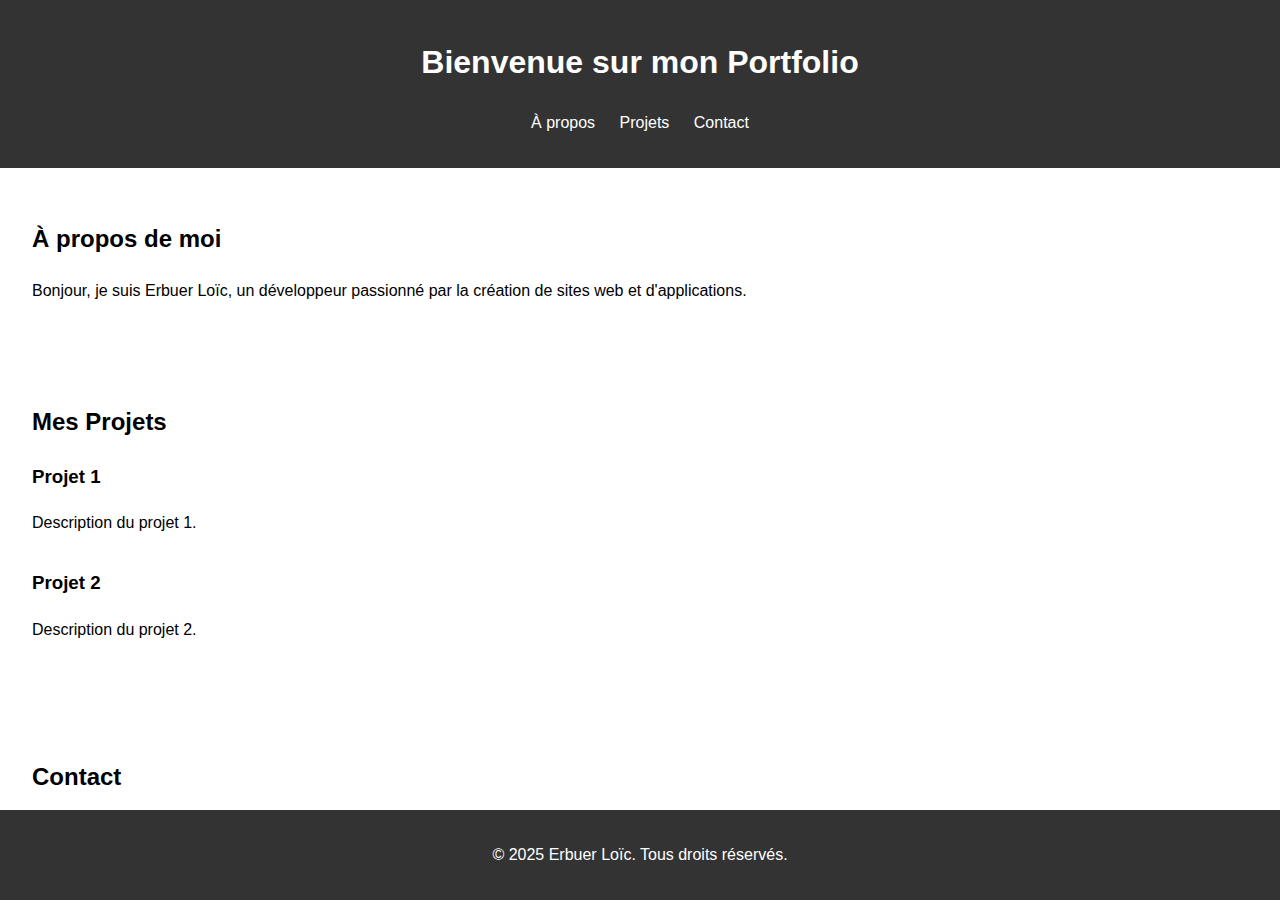
==== index.html @ 0c2366ee "Site de base" ====
<!DOCTYPE html>
<html lang="fr">
<head>
    <meta charset="UTF-8">
    <meta name="viewport" content="width=device-width, initial-scale=1.0">
    <title>Mon Portfolio</title>
    <link rel="stylesheet" href="styles.css">
</head>
<body>
    <header>
        <h1>Bienvenue sur mon Portfolio</h1>
        <nav>
            <ul>
                <li><a href="#about">À propos</a></li>
                <li><a href="#projects">Projets</a></li>
                <li><a href="#contact">Contact</a></li>
            </ul>
        </nav>
    </header>

    <section id="about">
        <h2>À propos de moi</h2>
        <p>Bonjour, je suis Erbuer Loïc, un développeur passionné par la création de sites web et d'applications.</p>
    </section>

    <section id="projects">
        <h2>Mes Projets</h2>
        <div class="project">
            <h3>Projet 1</h3>
            <p>Description du projet 1.</p>
        </div>
        <div class="project">
            <h3>Projet 2</h3>
            <p>Description du projet 2.</p>
        </div>
    </section>

    <section id="contact">
        <h2>Contact</h2>
        <form id="contact-form">
            <label for="name">Nom:</label>
            <input type="text" id="name" name="name" required>
            <label for="email">Email:</label>
            <input type="email" id="email" name="email" required>
            <label for="message">Message:</label>
            <textarea id="message" name="message" required></textarea>
            <button type="submit">Envoyer</button>
        </form>
    </section>

    <footer>
        <p>&copy; 2025 Erbuer Loïc. Tous droits réservés.</p>
    </footer>

    <script src="script.js"></script>
</body>
</html>
---- styles.css ----
body {
    font-family: Arial, sans-serif;
    margin: 0;
    padding: 0;
    line-height: 1.6;
}

header {
    background: #333;
    color: #fff;
    padding: 1rem 0;
    text-align: center;
}

nav ul {
    list-style: none;
    padding: 0;
}

nav ul li {
    display: inline;
    margin: 0 10px;
}

nav ul li a {
    color: #fff;
    text-decoration: none;
}

section {
    padding: 2rem;
}

#projects .project {
    margin-bottom: 2rem;
}

footer {
    background: #333;
    color: #fff;
    text-align: center;
    padding: 1rem 0;
    position: fixed;
    width: 100%;
    bottom: 0;
}
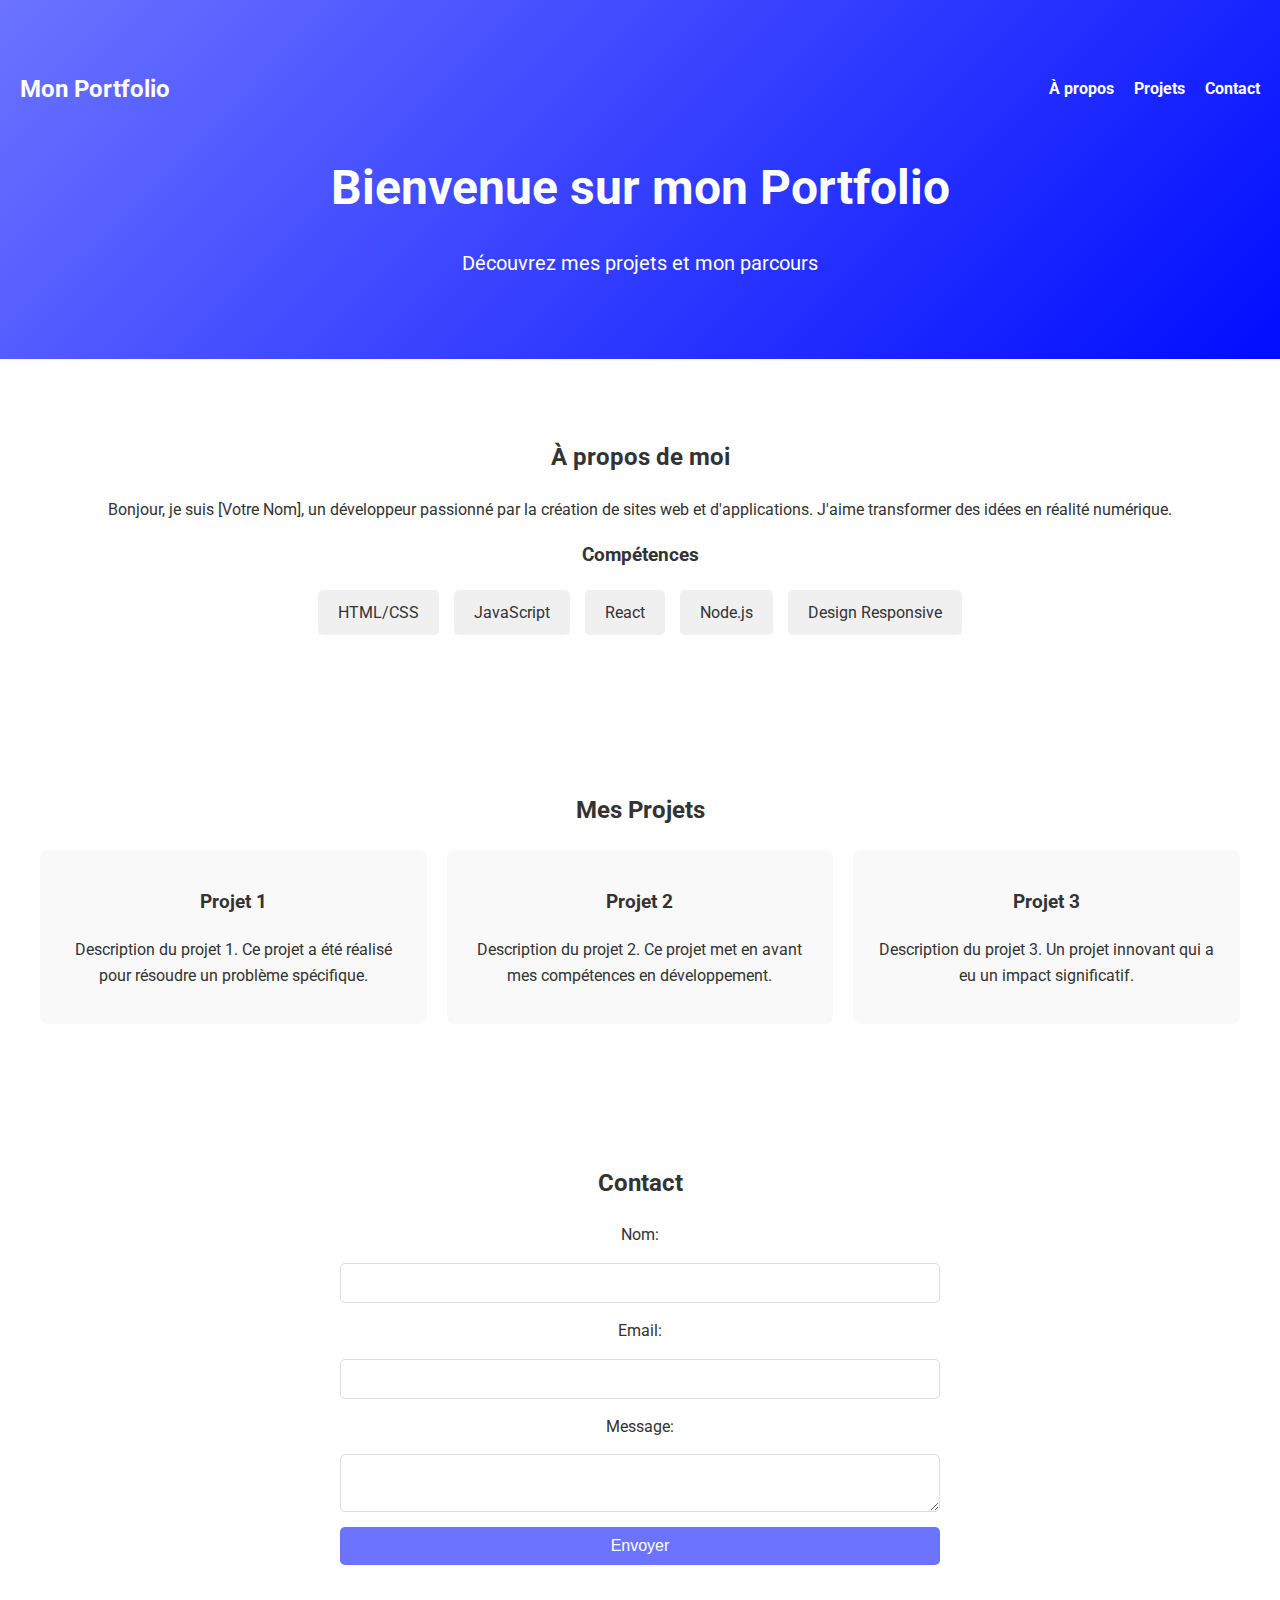
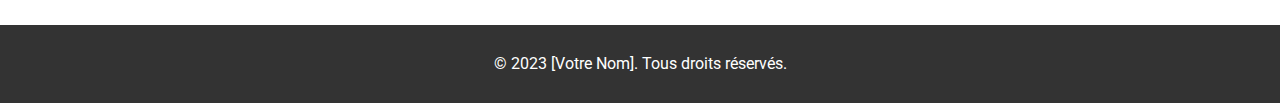
==== commit 59474c7f: "re" ====
--- a/index.html
+++ b/index.html
@@ -5,33 +5,61 @@
     <meta name="viewport" content="width=device-width, initial-scale=1.0">
     <title>Mon Portfolio</title>
     <link rel="stylesheet" href="styles.css">
+    <link href="https://fonts.googleapis.com/css2?family=Roboto:wght@400;700&display=swap" rel="stylesheet">
 </head>
 <body>
+    <script type="text/javascript" src="https://cdn.emailjs.com/dist/email.min.js"></script>
+<script type="text/javascript">
+    (function(){
+        emailjs.init("85w_pszc5kd8nggAS"); // Remplacez par votre User ID d'EmailJS
+    })();
+</script>
+
     <header>
-        <h1>Bienvenue sur mon Portfolio</h1>
         <nav>
-            <ul>
+            <div class="logo">Mon Portfolio</div>
+            <ul class="nav-links">
                 <li><a href="#about">À propos</a></li>
                 <li><a href="#projects">Projets</a></li>
                 <li><a href="#contact">Contact</a></li>
             </ul>
         </nav>
+        <div class="header-content">
+            <h1>Bienvenue sur mon Portfolio</h1>
+            <p>Découvrez mes projets et mon parcours</p>
+        </div>
     </header>
 
     <section id="about">
         <h2>À propos de moi</h2>
-        <p>Bonjour, je suis Erbuer Loïc, un développeur passionné par la création de sites web et d'applications.</p>
+        <p>Bonjour, je suis [Votre Nom], un développeur passionné par la création de sites web et d'applications. J'aime transformer des idées en réalité numérique.</p>
+        <div class="skills">
+            <h3>Compétences</h3>
+            <ul>
+                <li>HTML/CSS</li>
+                <li>JavaScript</li>
+                <li>React</li>
+                <li>Node.js</li>
+                <li>Design Responsive</li>
+            </ul>
+        </div>
     </section>
 
     <section id="projects">
         <h2>Mes Projets</h2>
-        <div class="project">
-            <h3>Projet 1</h3>
-            <p>Description du projet 1.</p>
-        </div>
-        <div class="project">
-            <h3>Projet 2</h3>
-            <p>Description du projet 2.</p>
+        <div class="project-grid">
+            <div class="project">
+                <h3>Projet 1</h3>
+                <p>Description du projet 1. Ce projet a été réalisé pour résoudre un problème spécifique.</p>
+            </div>
+            <div class="project">
+                <h3>Projet 2</h3>
+                <p>Description du projet 2. Ce projet met en avant mes compétences en développement.</p>
+            </div>
+            <div class="project">
+                <h3>Projet 3</h3>
+                <p>Description du projet 3. Un projet innovant qui a eu un impact significatif.</p>
+            </div>
         </div>
     </section>
 
@@ -49,7 +77,7 @@
     </section>
 
     <footer>
-        <p>&copy; 2025 Erbuer Loïc. Tous droits réservés.</p>
+        <p>&copy; 2023 [Votre Nom]. Tous droits réservés.</p>
     </footer>
 
     <script src="script.js"></script>
--- a/styles.css
+++ b/styles.css
@@ -1,46 +1,141 @@
 body {
-    font-family: Arial, sans-serif;
+    font-family: 'Roboto', sans-serif;
     margin: 0;
     padding: 0;
     line-height: 1.6;
+    color: #333;
 }
 
 header {
-    background: #333;
+    background: linear-gradient(135deg, #6B73FF 0%, #000DFF 100%);
     color: #fff;
-    padding: 1rem 0;
+    padding: 60px 20px;
     text-align: center;
 }
 
-nav ul {
-    list-style: none;
-    padding: 0;
+nav {
+    display: flex;
+    justify-content: space-between;
+    align-items: center;
+    margin-bottom: 20px;
 }
 
-nav ul li {
-    display: inline;
-    margin: 0 10px;
+.logo {
+    font-size: 24px;
+    font-weight: bold;
 }
 
-nav ul li a {
+.nav-links {
+    list-style: none;
+    display: flex;
+    gap: 20px;
+}
+
+.nav-links li a {
     color: #fff;
     text-decoration: none;
+    font-weight: bold;
+    transition: color 0.3s;
+}
+
+.nav-links li a:hover {
+    color: #ffdc6b;
+}
+
+.header-content h1 {
+    font-size: 3rem;
+    margin-bottom: 10px;
+}
+
+.header-content p {
+    font-size: 1.25rem;
 }
 
 section {
-    padding: 2rem;
+    padding: 60px 20px;
+    max-width: 1200px;
+    margin: auto;
 }
 
-#projects .project {
-    margin-bottom: 2rem;
+#about {
+    text-align: center;
+}
+
+.skills ul {
+    list-style: none;
+    padding: 0;
+    display: flex;
+    justify-content: center;
+    gap: 15px;
+    flex-wrap: wrap;
+}
+
+.skills ul li {
+    background: #f0f0f0;
+    padding: 10px 20px;
+    border-radius: 5px;
+}
+
+#projects {
+    text-align: center;
+}
+
+.project-grid {
+    display: grid;
+    grid-template-columns: repeat(auto-fit, minmax(300px, 1fr));
+    gap: 20px;
+    margin-top: 20px;
+}
+
+.project {
+    background: #f9f9f9;
+    padding: 20px;
+    border-radius: 8px;
+    transition: transform 0.3s;
+}
+
+.project:hover {
+    transform: translateY(-10px);
+}
+
+#contact {
+    text-align: center;
+}
+
+#contact-form {
+    display: flex;
+    flex-direction: column;
+    gap: 15px;
+    max-width: 600px;
+    margin: auto;
+}
+
+#contact-form input,
+#contact-form textarea {
+    padding: 10px;
+    border: 1px solid #ddd;
+    border-radius: 5px;
+    font-size: 1rem;
+}
+
+#contact-form button {
+    padding: 10px 20px;
+    border: none;
+    border-radius: 5px;
+    background: #6B73FF;
+    color: #fff;
+    font-size: 1rem;
+    cursor: pointer;
+    transition: background 0.3s;
+}
+
+#contact-form button:hover {
+    background: #000DFF;
 }
 
 footer {
     background: #333;
     color: #fff;
     text-align: center;
-    padding: 1rem 0;
-    position: fixed;
-    width: 100%;
-    bottom: 0;
+    padding: 10px 20px;
 }
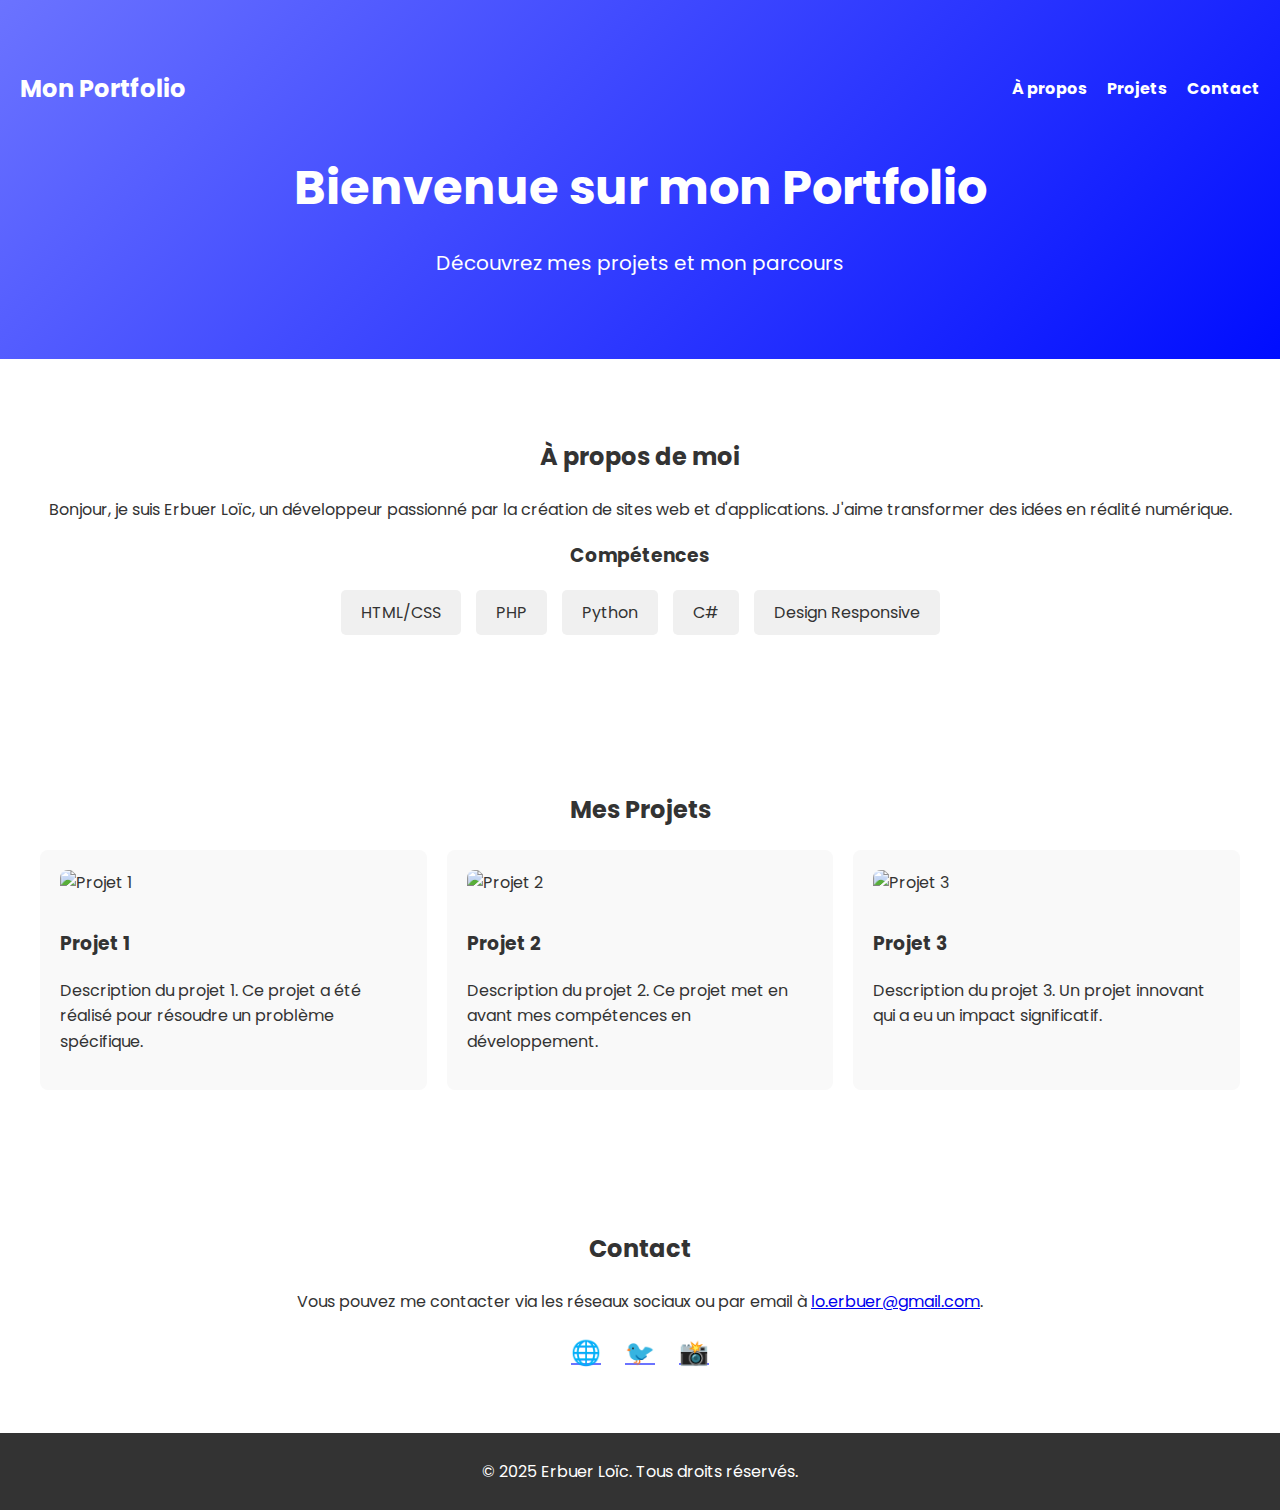
==== commit ac71ef93: "Modification" ====
--- a/index.html
+++ b/index.html
@@ -5,16 +5,9 @@
     <meta name="viewport" content="width=device-width, initial-scale=1.0">
     <title>Mon Portfolio</title>
     <link rel="stylesheet" href="styles.css">
-    <link href="https://fonts.googleapis.com/css2?family=Roboto:wght@400;700&display=swap" rel="stylesheet">
+    <link href="https://fonts.googleapis.com/css2?family=Poppins:wght@400;700&display=swap" rel="stylesheet">
 </head>
 <body>
-    <script type="text/javascript" src="https://cdn.emailjs.com/dist/email.min.js"></script>
-<script type="text/javascript">
-    (function(){
-        emailjs.init("85w_pszc5kd8nggAS"); // Remplacez par votre User ID d'EmailJS
-    })();
-</script>
-
     <header>
         <nav>
             <div class="logo">Mon Portfolio</div>
@@ -32,14 +25,14 @@
 
     <section id="about">
         <h2>À propos de moi</h2>
-        <p>Bonjour, je suis [Votre Nom], un développeur passionné par la création de sites web et d'applications. J'aime transformer des idées en réalité numérique.</p>
+        <p>Bonjour, je suis Erbuer Loïc, un développeur passionné par la création de sites web et d'applications. J'aime transformer des idées en réalité numérique.</p>
         <div class="skills">
             <h3>Compétences</h3>
             <ul>
                 <li>HTML/CSS</li>
-                <li>JavaScript</li>
-                <li>React</li>
-                <li>Node.js</li>
+                <li>PHP</li>
+                <li>Python</li>
+                <li>C#</li>
                 <li>Design Responsive</li>
             </ul>
         </div>
@@ -48,15 +41,18 @@
     <section id="projects">
         <h2>Mes Projets</h2>
         <div class="project-grid">
-            <div class="project">
+            <div class="project" data-modal-id="project1">
+                <img src="project1.jpg" alt="Projet 1">
                 <h3>Projet 1</h3>
                 <p>Description du projet 1. Ce projet a été réalisé pour résoudre un problème spécifique.</p>
             </div>
-            <div class="project">
+            <div class="project" data-modal-id="project2">
+                <img src="project2.jpg" alt="Projet 2">
                 <h3>Projet 2</h3>
                 <p>Description du projet 2. Ce projet met en avant mes compétences en développement.</p>
             </div>
-            <div class="project">
+            <div class="project" data-modal-id="project3">
+                <img src="project3.jpg" alt="Projet 3">
                 <h3>Projet 3</h3>
                 <p>Description du projet 3. Un projet innovant qui a eu un impact significatif.</p>
             </div>
@@ -65,20 +61,27 @@
 
     <section id="contact">
         <h2>Contact</h2>
-        <form id="contact-form">
-            <label for="name">Nom:</label>
-            <input type="text" id="name" name="name" required>
-            <label for="email">Email:</label>
-            <input type="email" id="email" name="email" required>
-            <label for="message">Message:</label>
-            <textarea id="message" name="message" required></textarea>
-            <button type="submit">Envoyer</button>
-        </form>
+        <p>Vous pouvez me contacter via les réseaux sociaux ou par email à <a href="mailto:lo.erbuer@gmail.com">lo.erbuer@gmail.com</a>.</p>
+        <div class="social-media">
+            <a href="www.linkedin.com/in/loïc-erbuer-82009a343" class="social-icon">🌐</a>
+            <a href="#" class="social-icon">🐦</a>
+            <a href="#" class="social-icon">📸</a>
+        </div>
     </section>
 
     <footer>
-        <p>&copy; 2023 [Votre Nom]. Tous droits réservés.</p>
+        <p>&copy; 2025 Erbuer Loïc. Tous droits réservés.</p>
     </footer>
+
+    <!-- Modal Structure -->
+    <div id="projectModal" class="modal">
+        <div class="modal-content">
+            <span class="close">&times;</span>
+            <h3 id="modalTitle"></h3>
+            <img id="modalImage" src="" alt="Project Image">
+            <p id="modalDescription"></p>
+        </div>
+    </div>
 
     <script src="script.js"></script>
 </body>
--- a/styles.css
+++ b/styles.css
@@ -1,5 +1,5 @@
 body {
-    font-family: 'Roboto', sans-serif;
+    font-family: 'Poppins', sans-serif;
     margin: 0;
     padding: 0;
     line-height: 1.6;
@@ -11,6 +11,7 @@
     color: #fff;
     padding: 60px 20px;
     text-align: center;
+    position: relative;
 }
 
 nav {
@@ -92,6 +93,14 @@
     padding: 20px;
     border-radius: 8px;
     transition: transform 0.3s;
+    text-align: left;
+    cursor: pointer;
+}
+
+.project img {
+    max-width: 100%;
+    border-radius: 8px;
+    margin-bottom: 15px;
 }
 
 .project:hover {
@@ -102,35 +111,19 @@
     text-align: center;
 }
 
-#contact-form {
-    display: flex;
-    flex-direction: column;
-    gap: 15px;
-    max-width: 600px;
-    margin: auto;
+.social-media {
+    margin-top: 20px;
 }
 
-#contact-form input,
-#contact-form textarea {
-    padding: 10px;
-    border: 1px solid #ddd;
-    border-radius: 5px;
-    font-size: 1rem;
+.social-icon {
+    font-size: 1.5rem;
+    margin: 0 10px;
+    color: #6B73FF;
+    transition: color 0.3s;
 }
 
-#contact-form button {
-    padding: 10px 20px;
-    border: none;
-    border-radius: 5px;
-    background: #6B73FF;
-    color: #fff;
-    font-size: 1rem;
-    cursor: pointer;
-    transition: background 0.3s;
-}
-
-#contact-form button:hover {
-    background: #000DFF;
+.social-icon:hover {
+    color: #000DFF;
 }
 
 footer {
@@ -139,3 +132,44 @@
     text-align: center;
     padding: 10px 20px;
 }
+
+/* Modal Styles */
+.modal {
+    display: none;
+    position: fixed;
+    z-index: 1;
+    left: 0;
+    top: 0;
+    width: 100%;
+    height: 100%;
+    overflow: auto;
+    background-color: rgba(0, 0, 0, 0.7);
+    justify-content: center;
+    align-items: center;
+}
+
+.modal-content {
+    background-color: #fff;
+    margin: auto;
+    padding: 20px;
+    border-radius: 8px;
+    width: 80%;
+    max-width: 600px;
+    text-align: center;
+    position: relative;
+}
+
+.close {
+    color: #aaa;
+    float: right;
+    font-size: 28px;
+    font-weight: bold;
+    cursor: pointer;
+}
+
+.close:hover,
+.close:focus {
+    color: black;
+    text-decoration: none;
+    cursor: pointer;
+}
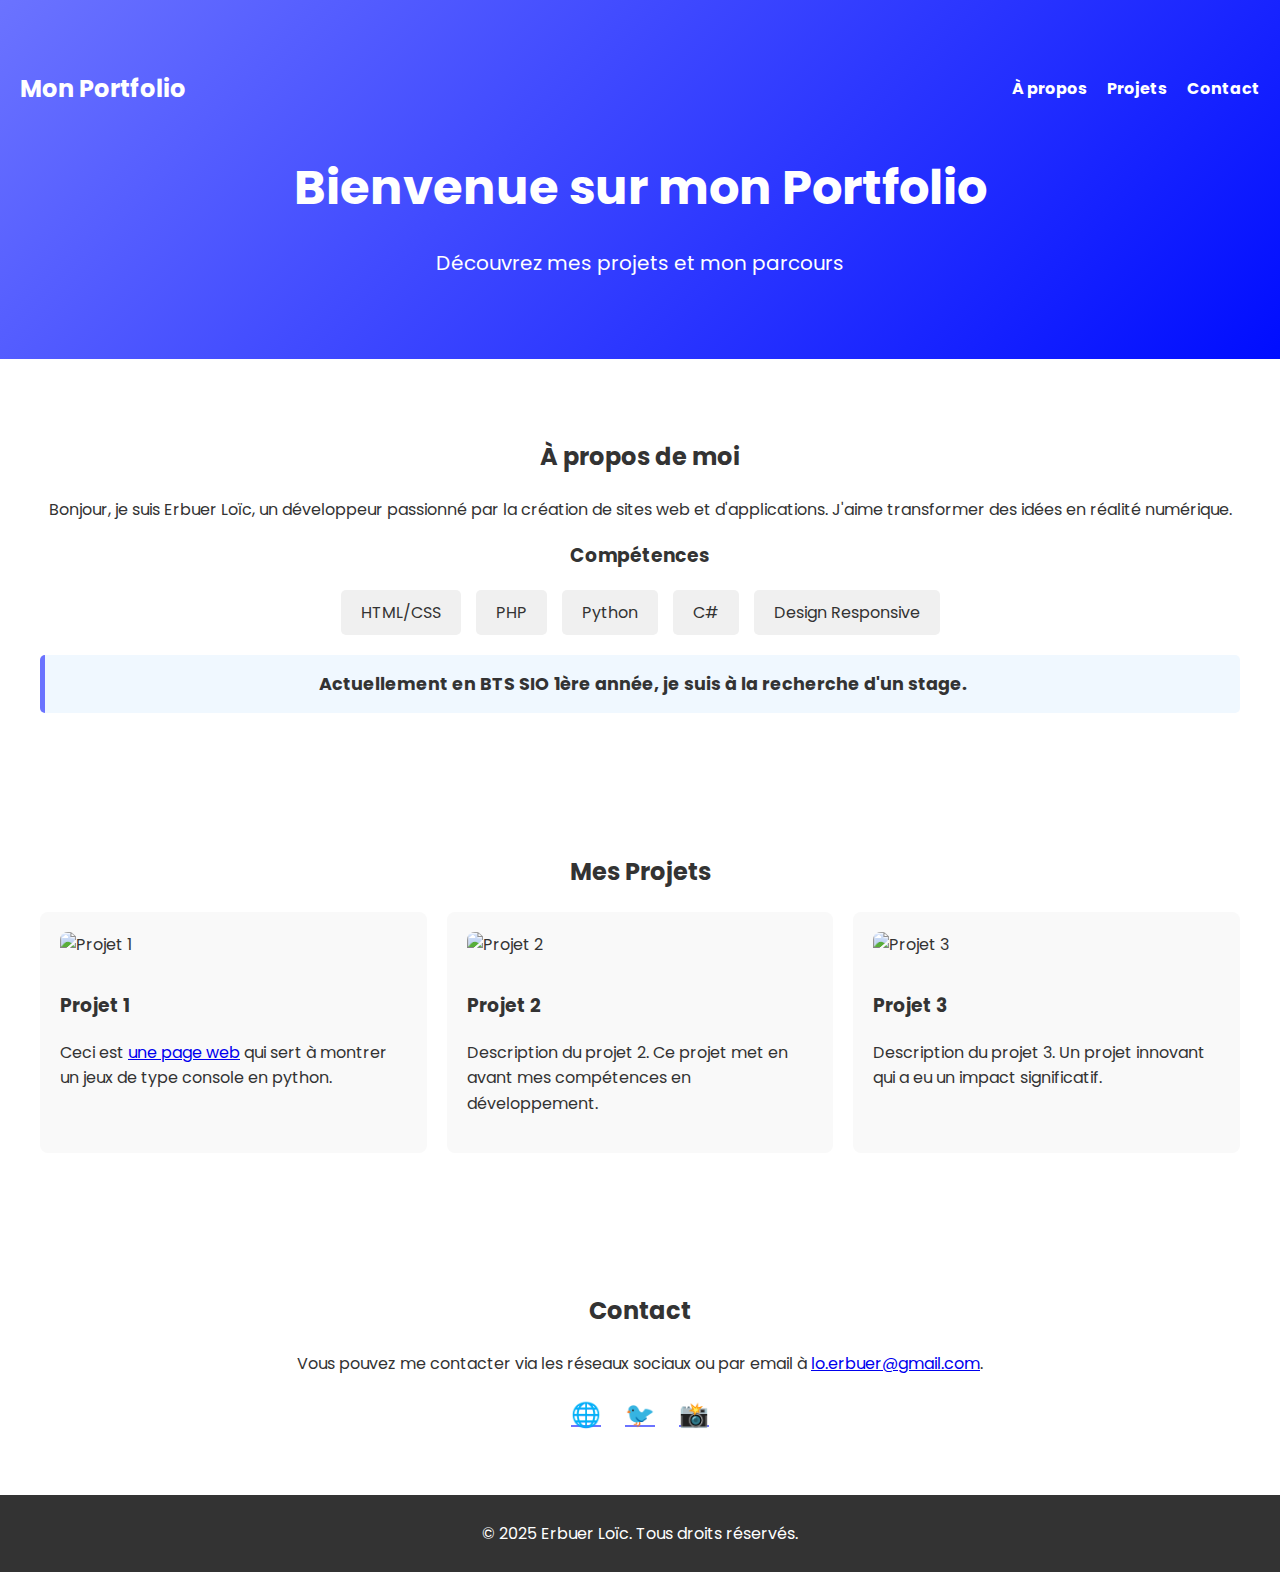
==== commit e35433c9: "Ajout d information" ====
--- a/index.html
+++ b/index.html
@@ -36,6 +36,9 @@
                 <li>Design Responsive</li>
             </ul>
         </div>
+        <div class="stage-announcement">
+            <p>Actuellement en BTS SIO 1ère année, je suis à la recherche d'un stage.</p>
+        </div>
     </section>
 
     <section id="projects">
@@ -44,7 +47,7 @@
             <div class="project" data-modal-id="project1">
                 <img src="project1.jpg" alt="Projet 1">
                 <h3>Projet 1</h3>
-                <p>Description du projet 1. Ce projet a été réalisé pour résoudre un problème spécifique.</p>
+                <p> Ceci est <a href="https://letueurv.github.io/JeuPo/">une page web</a> qui sert à montrer un jeux de type console en python.</p>
             </div>
             <div class="project" data-modal-id="project2">
                 <img src="project2.jpg" alt="Projet 2">
--- a/styles.css
+++ b/styles.css
@@ -173,3 +173,18 @@
     text-decoration: none;
     cursor: pointer;
 }
+
+.stage-announcement {
+    background-color: #f0f8ff;
+    border-left: 5px solid #6B73FF;
+    padding: 15px;
+    border-radius: 5px;
+    margin-top: 20px;
+    font-size: 1.1rem;
+    color: #333;
+}
+
+.stage-announcement p {
+    margin: 0;
+    font-weight: bold;
+}
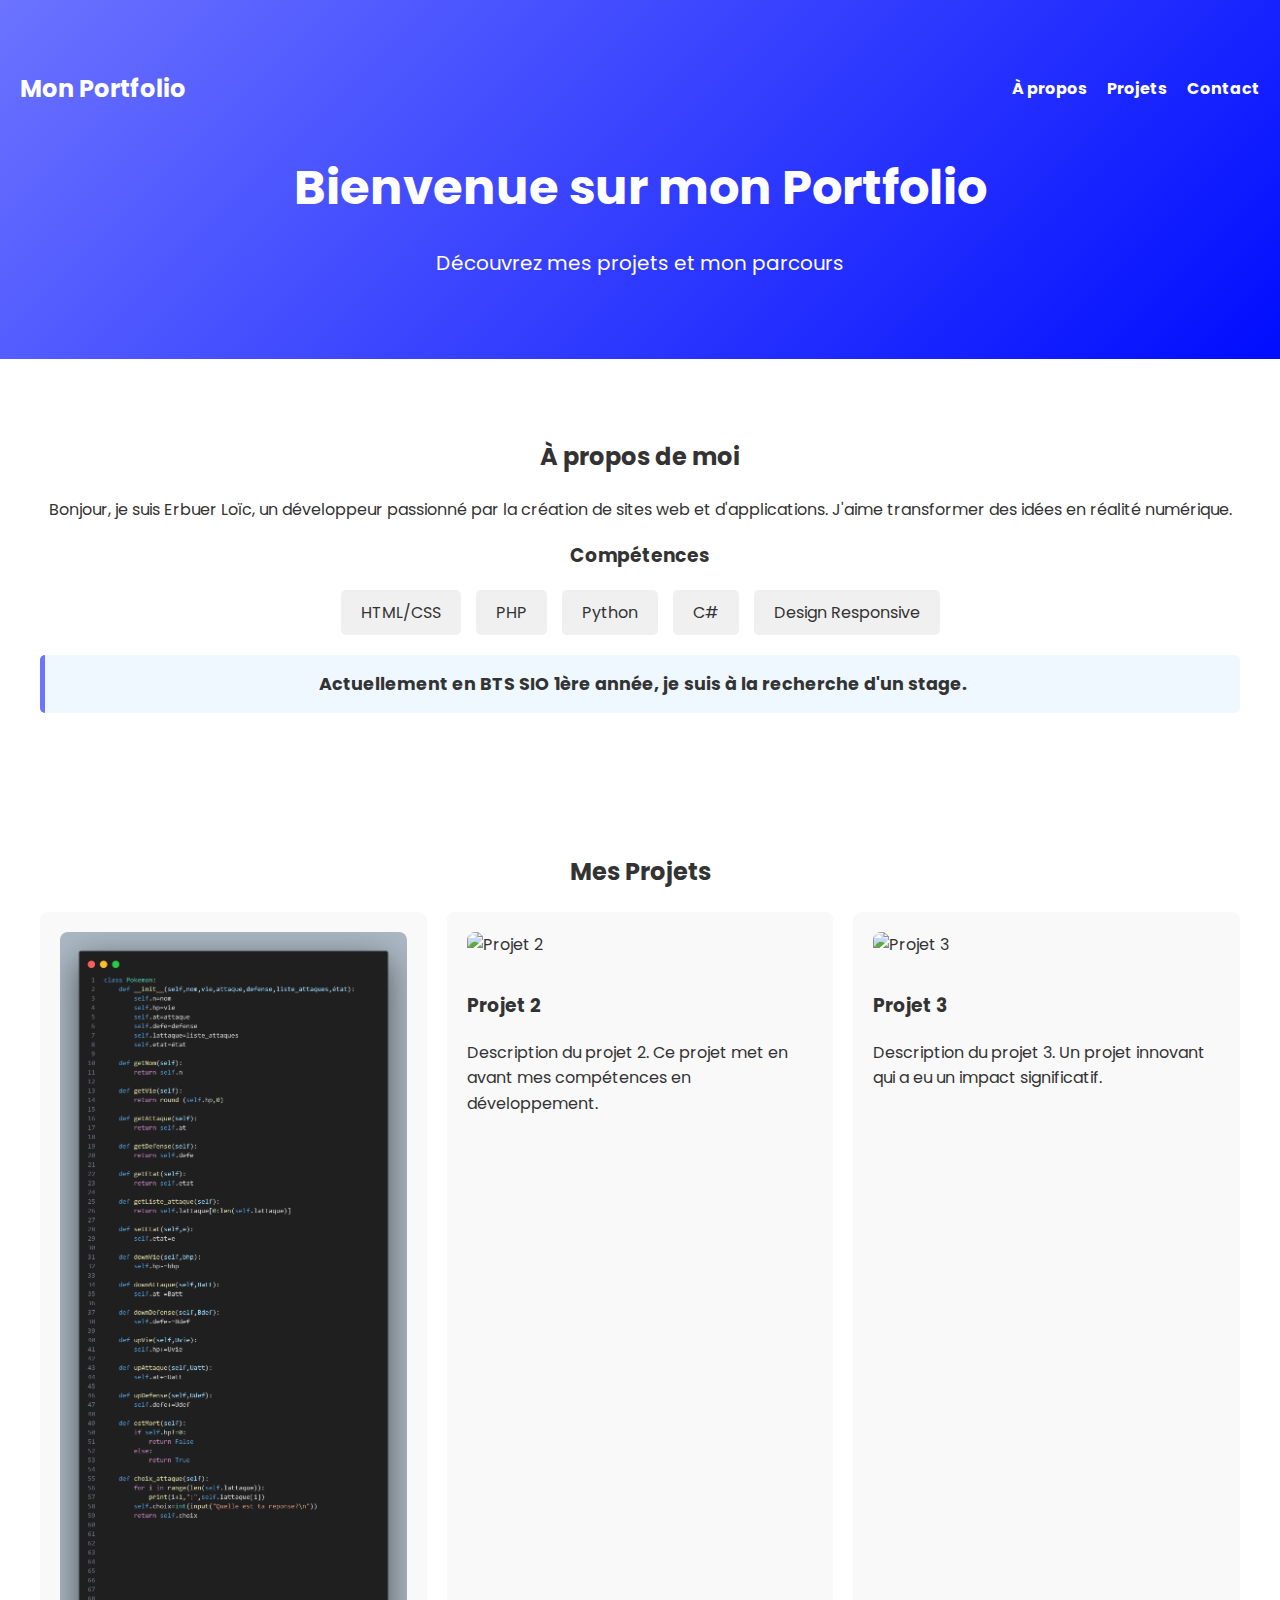
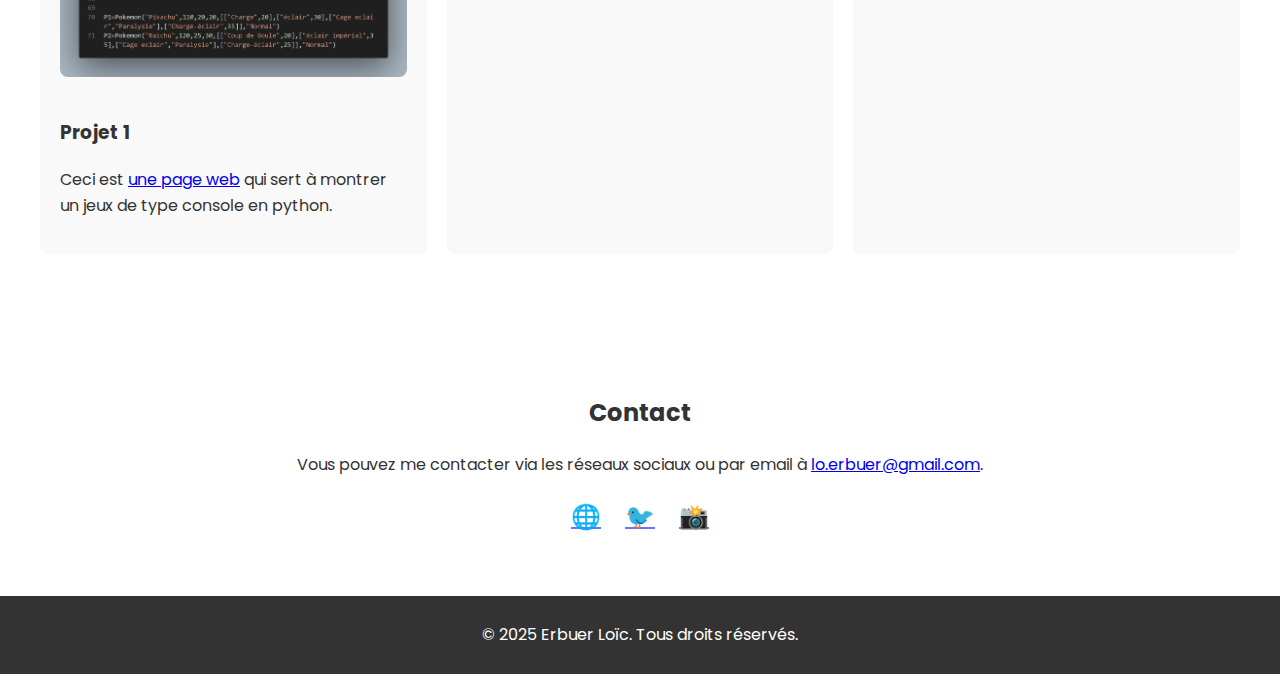
==== commit b7a20529: "ajout d'une images" ====
--- a/index.html
+++ b/index.html
@@ -45,7 +45,7 @@
         <h2>Mes Projets</h2>
         <div class="project-grid">
             <div class="project" data-modal-id="project1">
-                <img src="project1.jpg" alt="Projet 1">
+                <img src="Images/projet1.png" alt="Projet 1">
                 <h3>Projet 1</h3>
                 <p> Ceci est <a href="https://letueurv.github.io/JeuPo/">une page web</a> qui sert à montrer un jeux de type console en python.</p>
             </div>
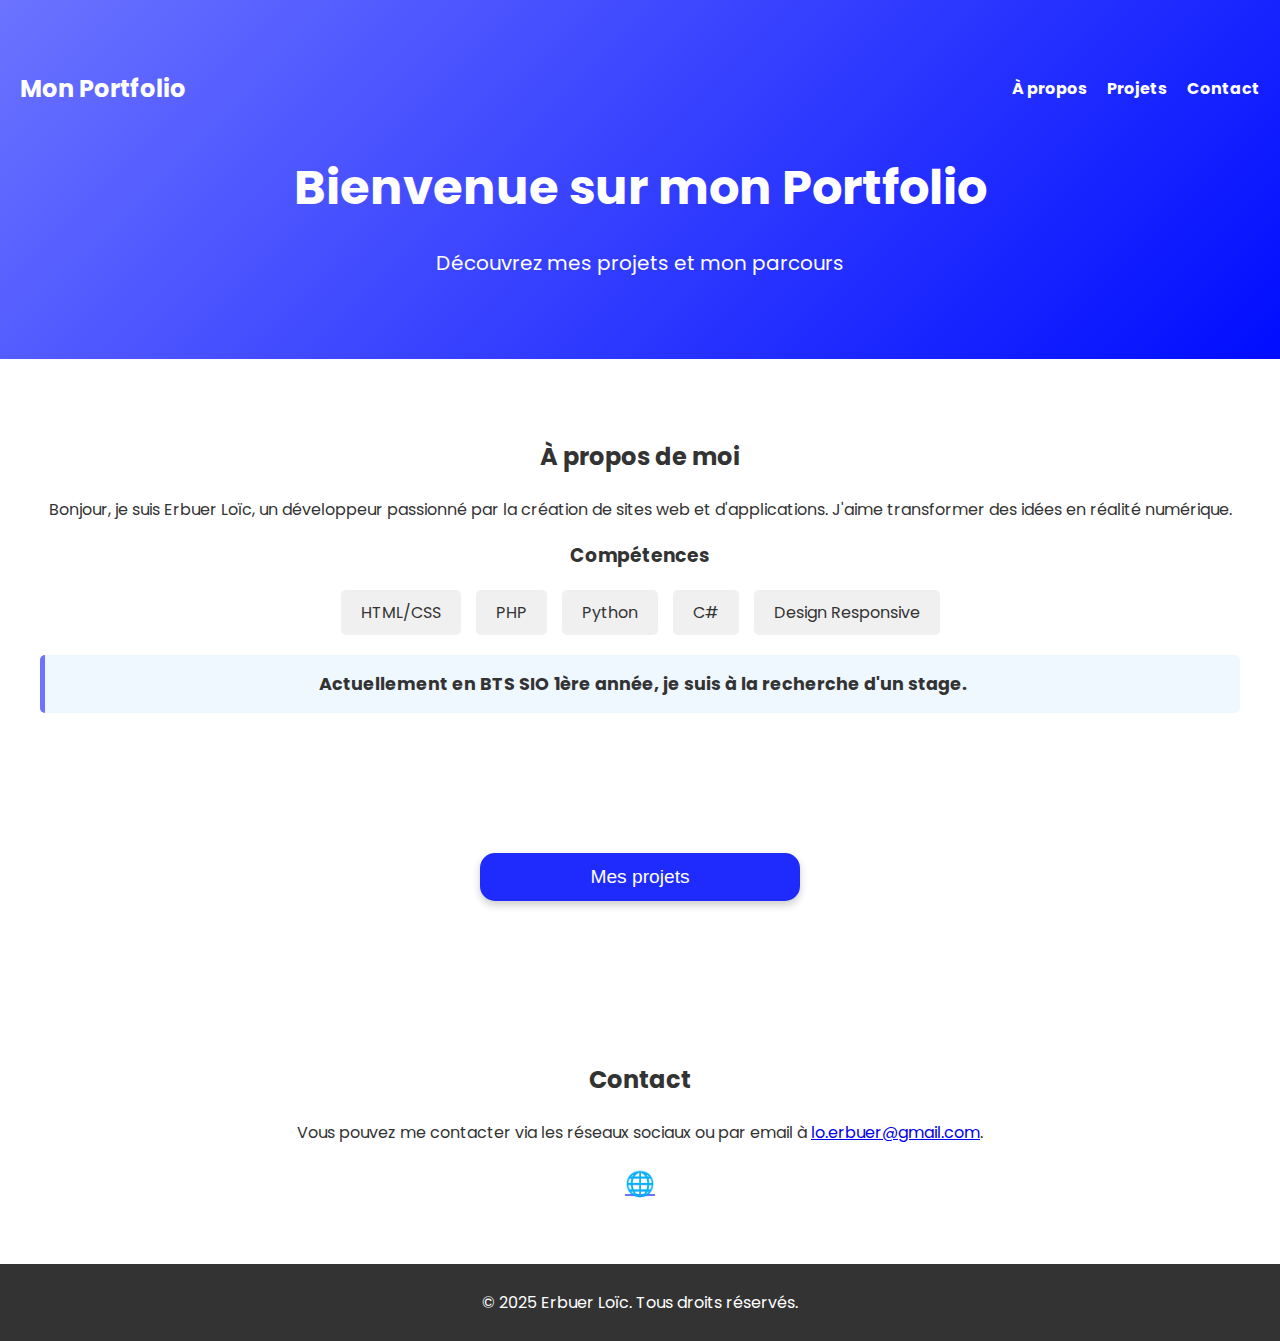
==== commit 3b584d81: "Modif" ====
--- a/index.html
+++ b/index.html
@@ -3,7 +3,7 @@
 <head>
     <meta charset="UTF-8">
     <meta name="viewport" content="width=device-width, initial-scale=1.0">
-    <title>Mon Portfolio</title>
+    <title>Portfolio Erbuer Loïc</title>
     <link rel="stylesheet" href="styles.css">
     <link href="https://fonts.googleapis.com/css2?family=Poppins:wght@400;700&display=swap" rel="stylesheet">
 </head>
@@ -13,7 +13,7 @@
             <div class="logo">Mon Portfolio</div>
             <ul class="nav-links">
                 <li><a href="#about">À propos</a></li>
-                <li><a href="#projects">Projets</a></li>
+                <li><a href="Projet.html">Projets</a></li>
                 <li><a href="#contact">Contact</a></li>
             </ul>
         </nav>
@@ -41,34 +41,20 @@
         </div>
     </section>
 
-    <section id="projects">
-        <h2>Mes Projets</h2>
-        <div class="project-grid">
-            <div class="project" data-modal-id="project1">
-                <img src="Images/projet1.png" alt="Projet 1">
-                <h3>Projet 1</h3>
-                <p> Ceci est <a href="https://letueurv.github.io/JeuPo/">une page web</a> qui sert à montrer un jeux de type console en python.</p>
-            </div>
-            <div class="project" data-modal-id="project2">
-                <img src="project2.jpg" alt="Projet 2">
-                <h3>Projet 2</h3>
-                <p>Description du projet 2. Ce projet met en avant mes compétences en développement.</p>
-            </div>
-            <div class="project" data-modal-id="project3">
-                <img src="project3.jpg" alt="Projet 3">
-                <h3>Projet 3</h3>
-                <p>Description du projet 3. Un projet innovant qui a eu un impact significatif.</p>
-            </div>
-        </div>
+    <section>
+        <form action="Projet.html">
+            <input type="submit" value="Mes projets">
+        </form>
     </section>
 
+    
     <section id="contact">
         <h2>Contact</h2>
         <p>Vous pouvez me contacter via les réseaux sociaux ou par email à <a href="mailto:lo.erbuer@gmail.com">lo.erbuer@gmail.com</a>.</p>
         <div class="social-media">
-            <a href="www.linkedin.com/in/loïc-erbuer-82009a343" class="social-icon">🌐</a>
-            <a href="#" class="social-icon">🐦</a>
-            <a href="#" class="social-icon">📸</a>
+            <a href="https://www.linkedin.com/in/loïc-erbuer-82009a343" class="social-icon">🌐</a>
+           <!-- <a href="#" class="social-icon">🐦</a>
+            <a href="#" class="social-icon">📸</a>-->
         </div>
     </section>
 
--- a/styles.css
+++ b/styles.css
@@ -77,6 +77,21 @@
     border-radius: 5px;
 }
 
+.stage-announcement {
+    background-color: #f0f8ff;
+    border-left: 5px solid #6B73FF;
+    padding: 15px;
+    border-radius: 5px;
+    margin-top: 20px;
+    font-size: 1.1rem;
+    color: #333;
+}
+
+.stage-announcement p {
+    margin: 0;
+    font-weight: bold;
+}
+
 #projects {
     text-align: center;
 }
@@ -95,12 +110,16 @@
     transition: transform 0.3s;
     text-align: left;
     cursor: pointer;
+    overflow: hidden; /* Cache tout débordement potentiel */
 }
 
 .project img {
-    max-width: 100%;
+    width: 100%; /* Assure que l'image prend toute la largeur du conteneur */
+    height: auto; /* Conserve les proportions de l'image */
     border-radius: 8px;
     margin-bottom: 15px;
+    transition: transform 0.3s;
+    object-fit: contain; /* Assure que l'image s'adapte sans déborder */
 }
 
 .project:hover {
@@ -174,17 +193,31 @@
     cursor: pointer;
 }
 
-.stage-announcement {
-    background-color: #f0f8ff;
-    border-left: 5px solid #6B73FF;
-    padding: 15px;
-    border-radius: 5px;
-    margin-top: 20px;
-    font-size: 1.1rem;
-    color: #333;
-}
-
-.stage-announcement p {
-    margin: 0;
-    font-weight: bold;
-}
+#projet2bis{
+    width: 50%;
+    margin-left: 15%;
+}
+
+
+input[type="submit"] {
+    display: block; 
+    margin: 20px auto; 
+    color: #fff;
+    text-decoration: none;
+    width: 20rem;
+    height: 3rem;
+    border-radius: 15px;
+    background-color: #1f2afd;
+    border: none;
+    cursor: pointer;
+    transition: all 0.5s ease;
+    font-size: 1.2rem; 
+    box-shadow: 0 4px 8px rgba(0, 0, 0, 0.2); 
+}
+
+input[type="submit"]:hover {
+    width: 22rem; 
+    border-radius: 10px;
+    background-color: #000DFF;
+    box-shadow: 0 6px 12px rgba(0, 0, 0, 0.3); 
+}
